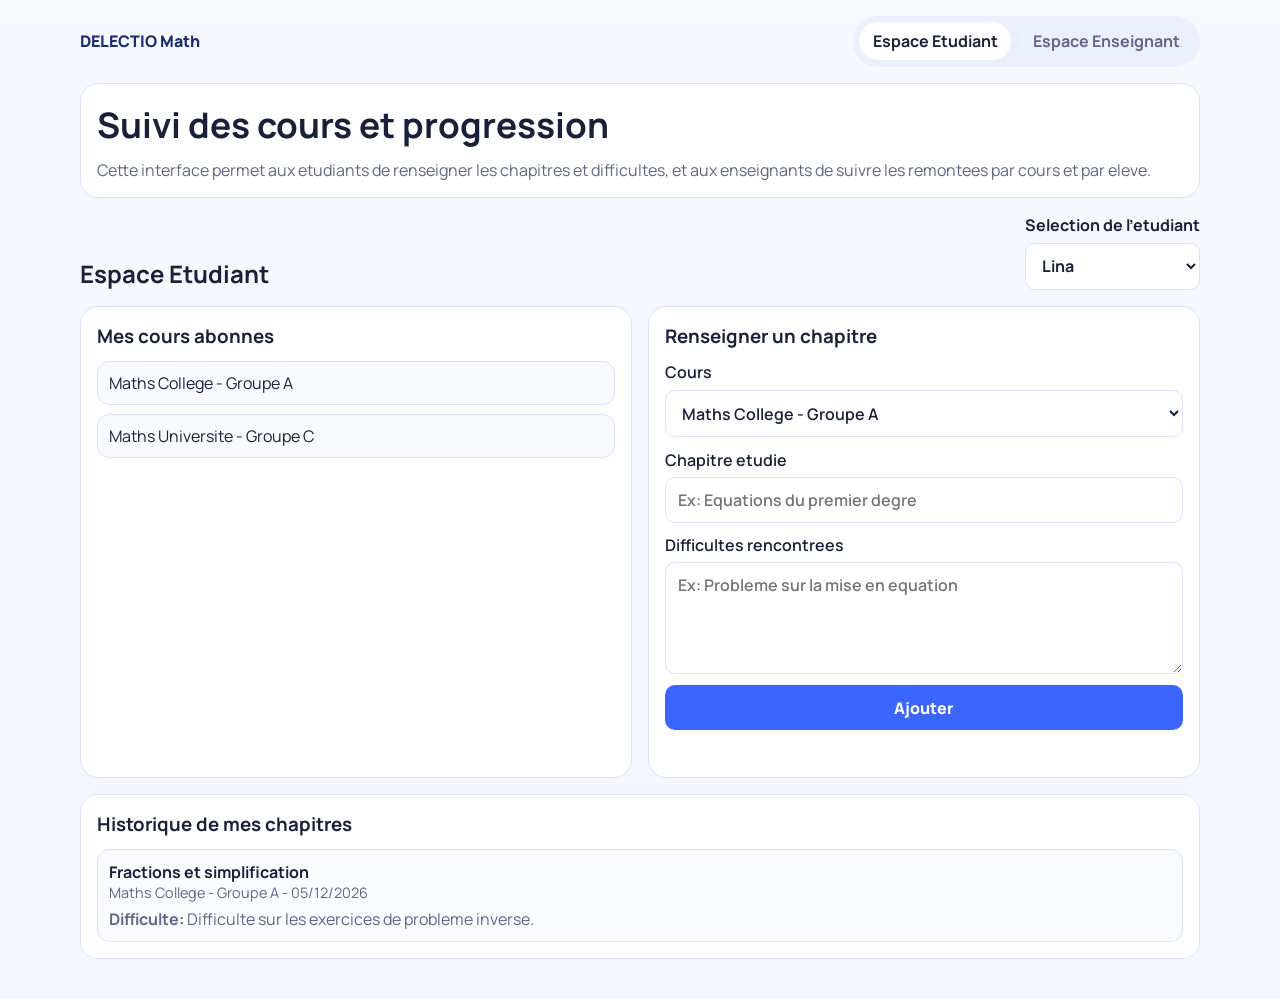
==== espace.html @ 71cccfc2 "Ajout de la page Espace avec fonctionnalités pour étudiants et enseignants, y compris la gestion des" ====
<!DOCTYPE html>
<html lang="fr">
<head>
  <meta charset="UTF-8">
  <meta name="viewport" content="width=device-width, initial-scale=1.0">
  <title>Espace DELECTIO | Etudiant & Enseignant</title>
  <meta
    name="description"
    content="Espace etudiant et enseignant pour le suivi des cours de mathematiques, des chapitres et des difficultes."
  >
  <link rel="preconnect" href="https://fonts.googleapis.com">
  <link rel="preconnect" href="https://fonts.gstatic.com" crossorigin>
  <link href="https://fonts.googleapis.com/css2?family=Manrope:wght@400;500;700;800&display=swap" rel="stylesheet">
  <link rel="stylesheet" href="espace.css">
</head>
<body>
  <div class="app-shell">
    <header class="app-header">
      <a class="brand" href="index.html">DELECTIO Math</a>
      <nav class="app-nav" aria-label="Navigation espace">
        <button type="button" class="role-tab is-active" data-role="student">Espace Etudiant</button>
        <button type="button" class="role-tab" data-role="teacher">Espace Enseignant</button>
      </nav>
    </header>

    <main>
      <section class="intro-card">
        <h1>Suivi des cours et progression</h1>
        <p>
          Cette interface permet aux etudiants de renseigner les chapitres et difficultes,
          et aux enseignants de suivre les remontees par cours et par eleve.
        </p>
      </section>

      <section id="student-space" class="role-panel is-visible" aria-label="Espace etudiant">
        <div class="panel-head">
          <h2>Espace Etudiant</h2>
          <label>
            Selection de l'etudiant
            <select id="student-select"></select>
          </label>
        </div>

        <div class="grid-two">
          <article class="card">
            <h3>Mes cours abonnes</h3>
            <ul id="student-courses" class="list"></ul>
          </article>

          <article class="card">
            <h3>Renseigner un chapitre</h3>
            <form id="chapter-form" class="stack">
              <label>
                Cours
                <select id="chapter-course" required></select>
              </label>
              <label>
                Chapitre etudie
                <input id="chapter-title" type="text" placeholder="Ex: Equations du premier degre" required>
              </label>
              <label>
                Difficultes rencontrees
                <textarea id="chapter-difficulty" rows="4" placeholder="Ex: Probleme sur la mise en equation"></textarea>
              </label>
              <button type="submit" class="btn-primary">Ajouter</button>
              <p id="student-feedback" class="feedback" role="status" aria-live="polite"></p>
            </form>
          </article>
        </div>

        <article class="card">
          <h3>Historique de mes chapitres</h3>
          <div id="student-history" class="history"></div>
        </article>
      </section>

      <section id="teacher-space" class="role-panel" aria-label="Espace enseignant">
        <div class="panel-head">
          <h2>Espace Enseignant</h2>
          <label>
            Selection de l'enseignant
            <select id="teacher-select"></select>
          </label>
        </div>

        <article class="card">
          <h3>Mes cours et les eleves inscrits</h3>
          <div id="teacher-courses" class="history"></div>
        </article>

        <article class="card">
          <h3>Chapitres et difficultes remontees</h3>
          <div id="teacher-insights" class="history"></div>
        </article>
      </section>
    </main>
  </div>

  <script src="espace.js"></script>
</body>
</html>
---- espace.css ----
:root {
  --bg: #f4f7ff;
  --surface: #ffffff;
  --text: #19213a;
  --muted: #5f6785;
  --line: #dbe2ff;
  --primary: #3a66ff;
  --primary-strong: #2f4fd1;
  --radius-lg: 18px;
  --radius-md: 12px;
}

* {
  box-sizing: border-box;
}

body {
  margin: 0;
  min-height: 100vh;
  font-family: "Manrope", sans-serif;
  color: var(--text);
  background: linear-gradient(180deg, #f7f9ff 0%, #f3f6ff 100%);
}

button,
input,
select,
textarea {
  font: inherit;
}

.app-shell {
  width: min(1120px, calc(100% - 2rem));
  margin: 0 auto;
  padding: 1rem 0 2.5rem;
}

.app-header {
  display: flex;
  gap: 1rem;
  justify-content: space-between;
  align-items: center;
  margin-bottom: 1rem;
}

.brand {
  text-decoration: none;
  color: #1b2b70;
  font-weight: 800;
}

.app-nav {
  display: inline-flex;
  gap: 0.5rem;
  background: #ebf0ff;
  padding: 0.4rem;
  border-radius: 999px;
}

.role-tab {
  border: none;
  background: transparent;
  color: var(--muted);
  border-radius: 999px;
  padding: 0.5rem 0.85rem;
  font-weight: 700;
  cursor: pointer;
}

.role-tab.is-active {
  background: #ffffff;
  color: var(--text);
}

.intro-card,
.card {
  background: var(--surface);
  border: 1px solid var(--line);
  border-radius: var(--radius-lg);
  padding: 1rem;
}

.intro-card h1 {
  margin: 0;
  font-size: clamp(1.4rem, 2.8vw, 2.2rem);
}

.intro-card p {
  margin: 0.65rem 0 0;
  color: var(--muted);
}

.role-panel {
  display: none;
  margin-top: 1rem;
  gap: 1rem;
}

.role-panel.is-visible {
  display: grid;
}

.panel-head {
  display: flex;
  gap: 1rem;
  justify-content: space-between;
  align-items: end;
}

.panel-head h2 {
  margin: 0;
}

.panel-head label {
  display: grid;
  gap: 0.4rem;
  font-weight: 700;
}

.grid-two {
  display: grid;
  grid-template-columns: 1fr 1fr;
  gap: 1rem;
}

.card h3 {
  margin: 0 0 0.75rem;
}

.list {
  margin: 0;
  padding: 0;
  list-style: none;
  display: grid;
  gap: 0.55rem;
}

.list li {
  border: 1px solid var(--line);
  border-radius: var(--radius-md);
  background: #f8faff;
  padding: 0.62rem 0.7rem;
}

.stack {
  display: grid;
  gap: 0.7rem;
}

.stack label {
  display: grid;
  gap: 0.4rem;
  font-weight: 600;
}

input,
select,
textarea {
  width: 100%;
  border: 1px solid var(--line);
  border-radius: 10px;
  background: #fff;
  color: var(--text);
  padding: 0.68rem 0.75rem;
}

input:focus,
select:focus,
textarea:focus {
  outline: 2px solid rgba(58, 102, 255, 0.2);
  border-color: var(--primary);
}

.btn-primary {
  border: none;
  border-radius: 10px;
  background: var(--primary);
  color: #fff;
  font-weight: 800;
  padding: 0.72rem 1rem;
  cursor: pointer;
}

.btn-primary:hover,
.btn-primary:focus-visible {
  background: var(--primary-strong);
}

.feedback {
  margin: 0;
  min-height: 1.2rem;
  color: #2746be;
}

.history {
  display: grid;
  gap: 0.7rem;
}

.item {
  border: 1px solid var(--line);
  border-radius: var(--radius-md);
  padding: 0.7rem;
  background: #f9fbff;
}

.item p {
  margin: 0.4rem 0 0;
  color: var(--muted);
}

.item-meta {
  font-size: 0.9rem;
  color: var(--muted);
}

.empty {
  border: 1px dashed var(--line);
  border-radius: var(--radius-md);
  padding: 0.8rem;
  color: var(--muted);
  background: #fafcff;
}

@media (max-width: 860px) {
  .grid-two {
    grid-template-columns: 1fr;
  }

  .panel-head {
    flex-direction: column;
    align-items: stretch;
  }
}

@media (max-width: 620px) {
  .app-header {
    flex-direction: column;
    align-items: flex-start;
  }

  .app-nav {
    width: 100%;
    justify-content: space-between;
  }

  .role-tab {
    width: 100%;
  }
}
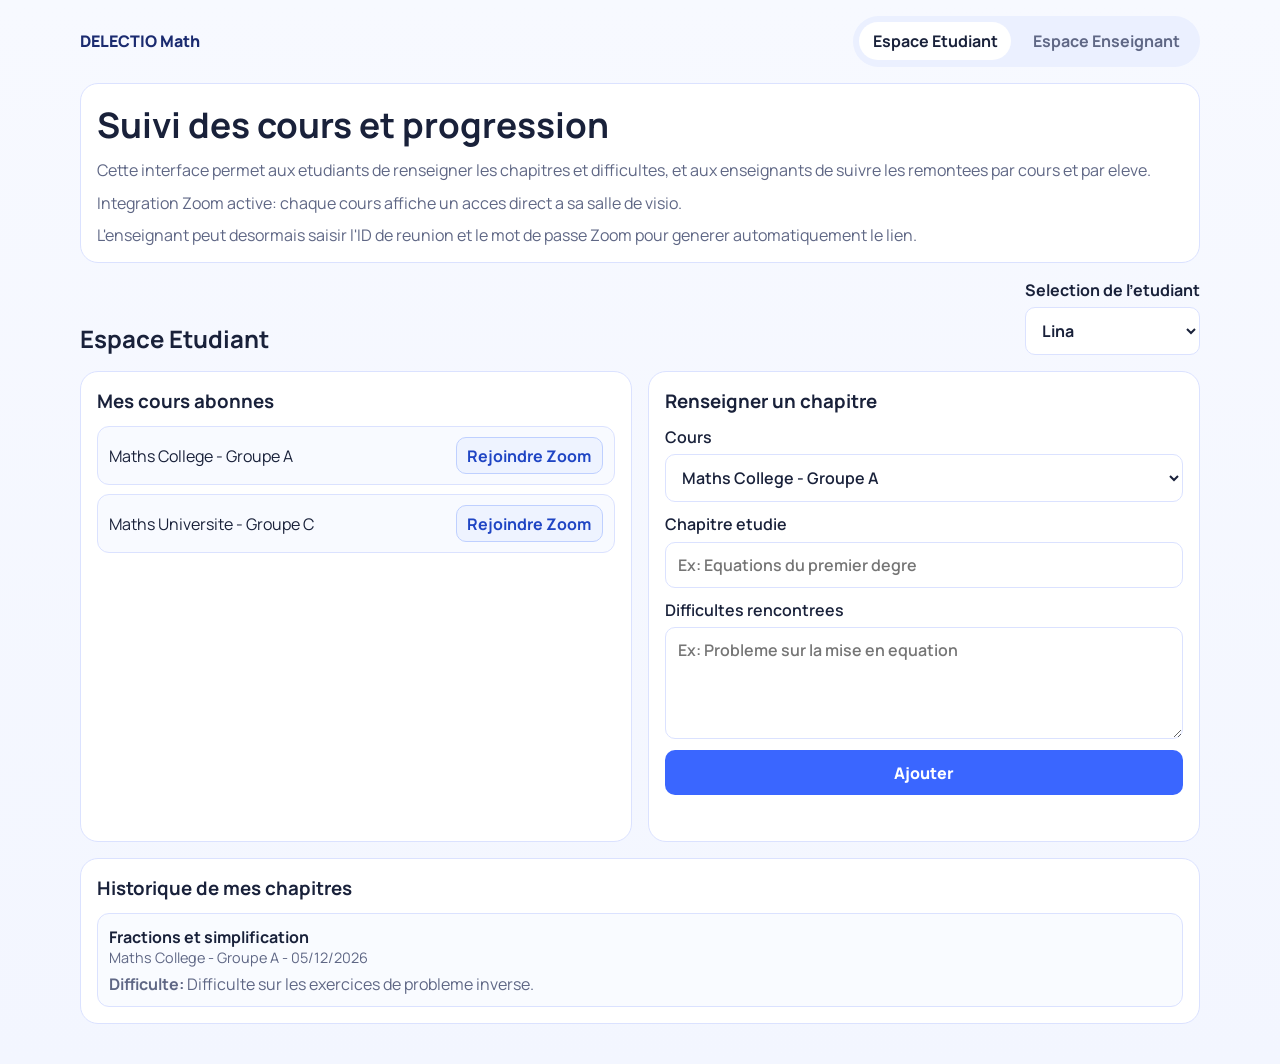
==== commit 1ab2f97a: "Ajout de la gestion des réunions Zoom pour les cours, y compris la saisie de l'ID de réunion et du m" ====
--- a/espace.html
+++ b/espace.html
@@ -29,6 +29,12 @@
         <p>
           Cette interface permet aux etudiants de renseigner les chapitres et difficultes,
           et aux enseignants de suivre les remontees par cours et par eleve.
+        </p>
+        <p>
+          Integration Zoom active: chaque cours affiche un acces direct a sa salle de visio.
+        </p>
+        <p>
+          L'enseignant peut desormais saisir l'ID de reunion et le mot de passe Zoom pour generer automatiquement le lien.
         </p>
       </section>
 
@@ -85,6 +91,7 @@
 
         <article class="card">
           <h3>Mes cours et les eleves inscrits</h3>
+          <p id="teacher-zoom-feedback" class="feedback" role="status" aria-live="polite"></p>
           <div id="teacher-courses" class="history"></div>
         </article>
 
--- a/espace.css
+++ b/espace.css
@@ -142,6 +142,37 @@
   padding: 0.62rem 0.7rem;
 }
 
+.course-item {
+  display: flex;
+  align-items: center;
+  justify-content: space-between;
+  gap: 0.8rem;
+}
+
+.btn-zoom {
+  display: inline-flex;
+  align-items: center;
+  justify-content: center;
+  text-decoration: none;
+  border-radius: 10px;
+  border: 1px solid #bfd0ff;
+  background: #eef3ff;
+  color: #1f45c4;
+  font-weight: 700;
+  padding: 0.42rem 0.65rem;
+  white-space: nowrap;
+}
+
+.btn-zoom:hover,
+.btn-zoom:focus-visible {
+  background: #e2ebff;
+}
+
+.zoom-missing {
+  color: var(--muted);
+  font-size: 0.9rem;
+}
+
 .stack {
   display: grid;
   gap: 0.7rem;
@@ -209,6 +240,43 @@
   color: var(--muted);
 }
 
+.item .btn-zoom {
+  margin-top: 0.6rem;
+}
+
+.zoom-form {
+  margin-top: 0.7rem;
+  display: grid;
+  gap: 0.5rem;
+}
+
+.zoom-grid {
+  display: grid;
+  grid-template-columns: 1fr 1fr;
+  gap: 0.55rem;
+}
+
+.zoom-form label {
+  display: grid;
+  gap: 0.35rem;
+  font-weight: 600;
+}
+
+.btn-secondary {
+  border: 1px solid #bfd0ff;
+  border-radius: 10px;
+  background: #eef3ff;
+  color: #1f45c4;
+  font-weight: 700;
+  padding: 0.62rem 0.9rem;
+  cursor: pointer;
+}
+
+.btn-secondary:hover,
+.btn-secondary:focus-visible {
+  background: #e2ebff;
+}
+
 .item-meta {
   font-size: 0.9rem;
   color: var(--muted);
@@ -247,4 +315,13 @@
   .role-tab {
     width: 100%;
   }
-}
+
+  .course-item {
+    flex-direction: column;
+    align-items: flex-start;
+  }
+
+  .zoom-grid {
+    grid-template-columns: 1fr;
+  }
+}
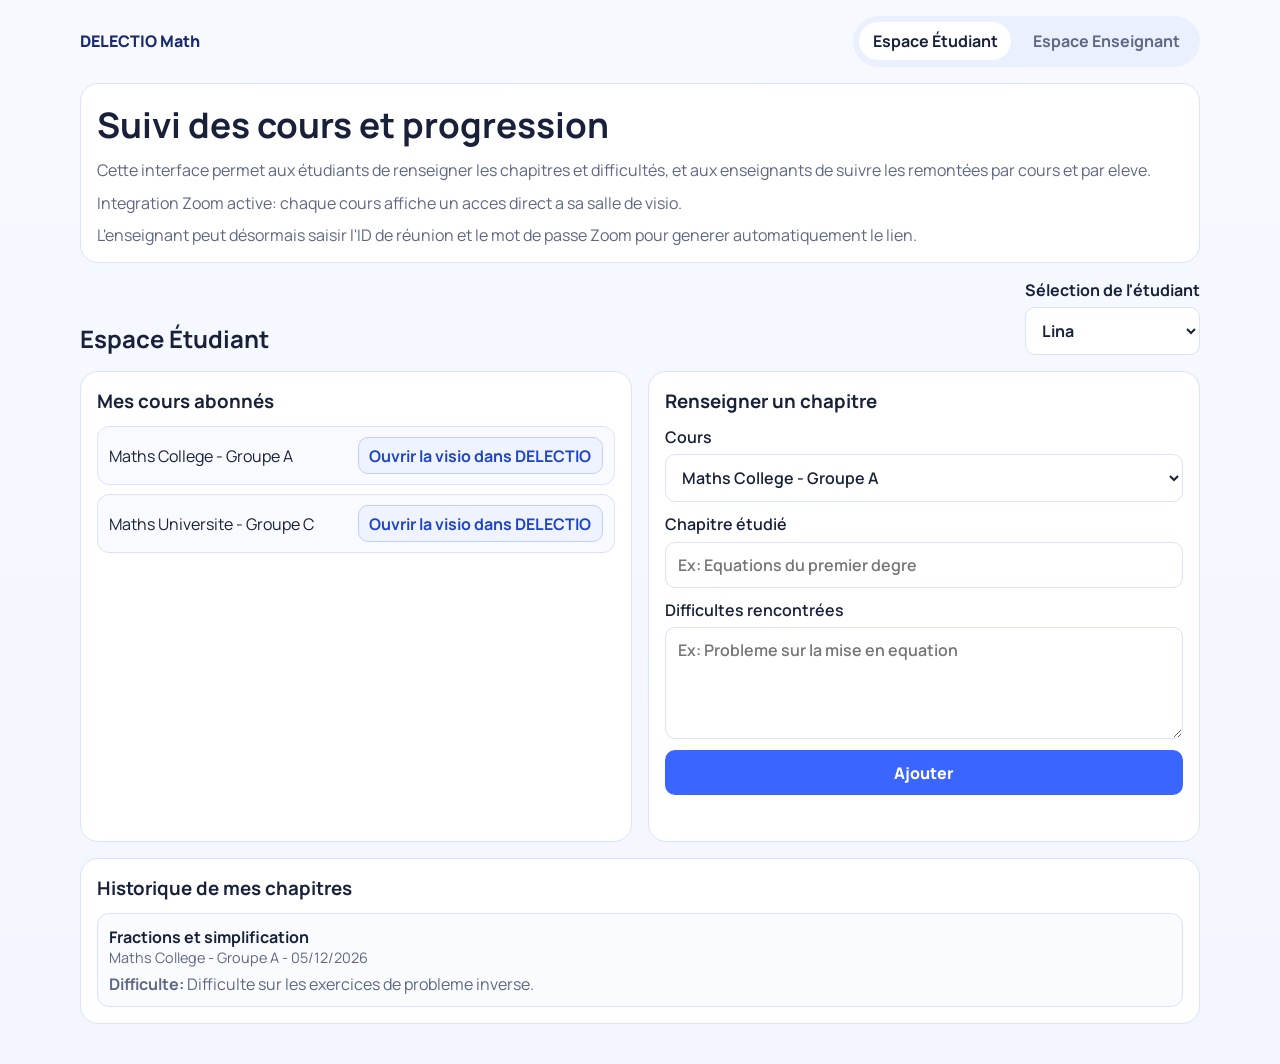
==== commit e98ca069: "Polish interface client-facing across landing and course pages" ====
--- a/espace.html
+++ b/espace.html
@@ -3,10 +3,10 @@
 <head>
   <meta charset="UTF-8">
   <meta name="viewport" content="width=device-width, initial-scale=1.0">
-  <title>Espace DELECTIO | Etudiant & Enseignant</title>
+  <title>Espace DELECTIO | Étudiant & Enseignant</title>
   <meta
     name="description"
-    content="Espace etudiant et enseignant pour le suivi des cours de mathematiques, des chapitres et des difficultes."
+    content="Espace étudiant et enseignant pour le suivi des cours de mathématiques, des chapitres et des difficultés."
   >
   <link rel="preconnect" href="https://fonts.googleapis.com">
   <link rel="preconnect" href="https://fonts.gstatic.com" crossorigin>
@@ -18,7 +18,7 @@
     <header class="app-header">
       <a class="brand" href="index.html">DELECTIO Math</a>
       <nav class="app-nav" aria-label="Navigation espace">
-        <button type="button" class="role-tab is-active" data-role="student">Espace Etudiant</button>
+        <button type="button" class="role-tab is-active" data-role="student">Espace Étudiant</button>
         <button type="button" class="role-tab" data-role="teacher">Espace Enseignant</button>
       </nav>
     </header>
@@ -27,29 +27,29 @@
       <section class="intro-card">
         <h1>Suivi des cours et progression</h1>
         <p>
-          Cette interface permet aux etudiants de renseigner les chapitres et difficultes,
-          et aux enseignants de suivre les remontees par cours et par eleve.
+          Cette interface permet aux étudiants de renseigner les chapitres et difficultés,
+          et aux enseignants de suivre les remontées par cours et par eleve.
         </p>
         <p>
           Integration Zoom active: chaque cours affiche un acces direct a sa salle de visio.
         </p>
         <p>
-          L'enseignant peut desormais saisir l'ID de reunion et le mot de passe Zoom pour generer automatiquement le lien.
+          L'enseignant peut désormais saisir l'ID de réunion et le mot de passe Zoom pour generer automatiquement le lien.
         </p>
       </section>
 
-      <section id="student-space" class="role-panel is-visible" aria-label="Espace etudiant">
+      <section id="student-space" class="role-panel is-visible" aria-label="Espace étudiant">
         <div class="panel-head">
-          <h2>Espace Etudiant</h2>
+          <h2>Espace Étudiant</h2>
           <label>
-            Selection de l'etudiant
+            Sélection de l'étudiant
             <select id="student-select"></select>
           </label>
         </div>
 
         <div class="grid-two">
           <article class="card">
-            <h3>Mes cours abonnes</h3>
+            <h3>Mes cours abonnés</h3>
             <ul id="student-courses" class="list"></ul>
           </article>
 
@@ -61,11 +61,11 @@
                 <select id="chapter-course" required></select>
               </label>
               <label>
-                Chapitre etudie
+                Chapitre étudié
                 <input id="chapter-title" type="text" placeholder="Ex: Equations du premier degre" required>
               </label>
               <label>
-                Difficultes rencontrees
+                Difficultes rencontrées
                 <textarea id="chapter-difficulty" rows="4" placeholder="Ex: Probleme sur la mise en equation"></textarea>
               </label>
               <button type="submit" class="btn-primary">Ajouter</button>
@@ -84,19 +84,19 @@
         <div class="panel-head">
           <h2>Espace Enseignant</h2>
           <label>
-            Selection de l'enseignant
+            Sélection de l'enseignant
             <select id="teacher-select"></select>
           </label>
         </div>
 
         <article class="card">
-          <h3>Mes cours et les eleves inscrits</h3>
+          <h3>Mes cours et les élèves inscrits</h3>
           <p id="teacher-zoom-feedback" class="feedback" role="status" aria-live="polite"></p>
           <div id="teacher-courses" class="history"></div>
         </article>
 
         <article class="card">
-          <h3>Chapitres et difficultes remontees</h3>
+          <h3>Chapitres et difficultés remontées</h3>
           <div id="teacher-insights" class="history"></div>
         </article>
       </section>
